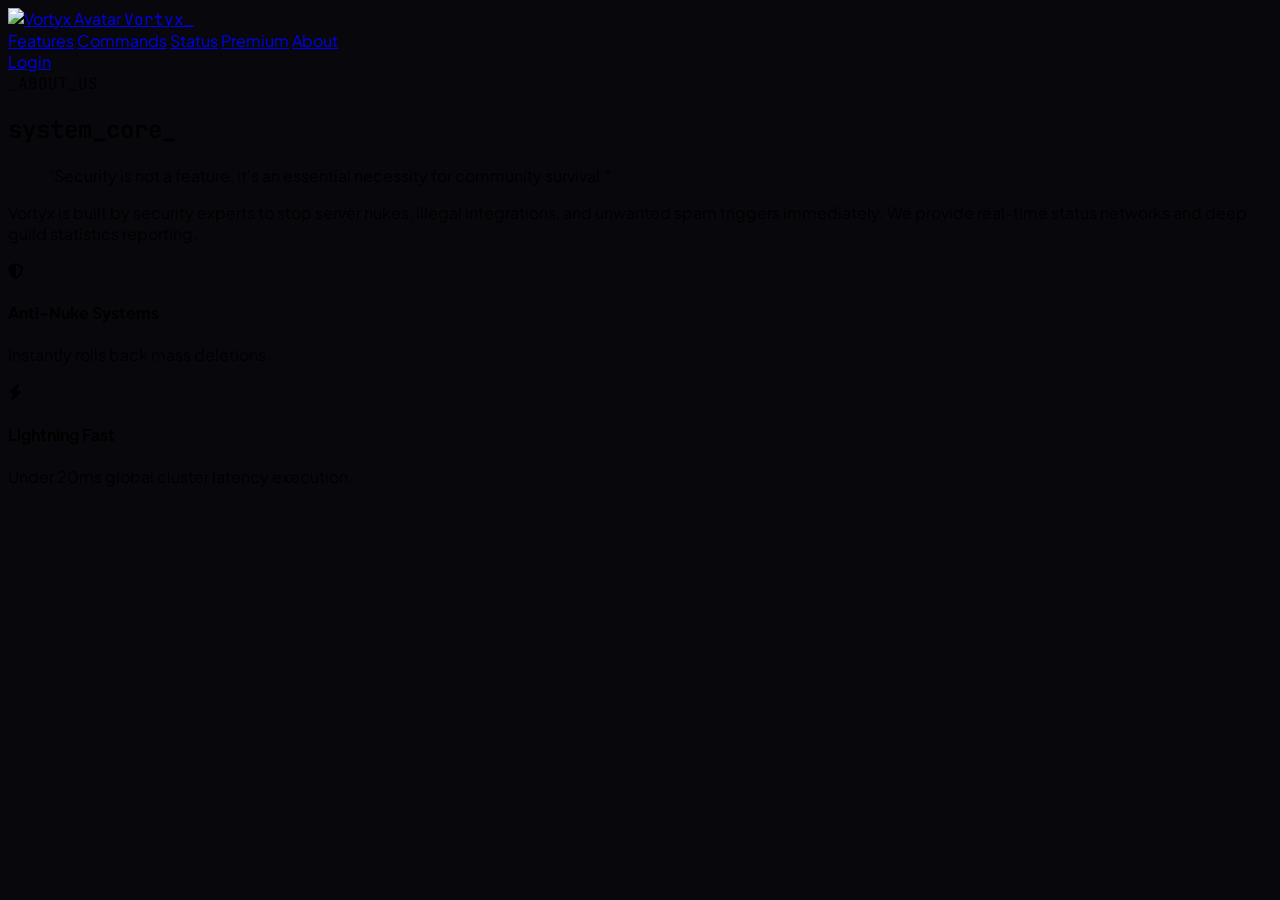
==== about.html @ ca3ecf8a "Add About Us page with HTML structure This file contains the HTML structure for the About Us page, i" ====
<!DOCTYPE html>
<html lang="en">
<head>
    <meta charset="UTF-8">
    <meta name="viewport" content="width=device-width, initial-scale=1.0">
    <title>Vortyx — About Us</title>
    <script src="https://cdn.tailwindcss.com"></script>
    <link rel="stylesheet" href="https://cdnjs.cloudflare.com/ajax/libs/font-awesome/6.4.0/css/all.min.css">
    <script>
        tailwind.config = {
            theme: {
                extend: {
                    colors: {
                        darkBg: '#08080c',
                        darkCard: '#0f0f15',
                        vortyxGreen: '#00ff66',
                        vortyxMuted: '#64748b',
                    }
                }
            }
        }
    </script>
    <style>
        @import url('https://fonts.googleapis.com/css2?family=JetBrains+Mono:wght@300;400;600;800&family=Plus+Jakarta+Sans:wght@400;500;700;800&display=swap');
        body { font-family: 'Plus Jakarta Sans', sans-serif; background-color: #08080c; }
        .code-font { font-family: 'JetBrains Mono', monospace; }
    </style>
</head>
<body class="text-white selection:bg-vortyxGreen selection:text-black">

    <header class="sticky top-0 z-50 backdrop-blur-md bg-darkBg/80 border-b border-white/5 py-4 px-6 md:px-12 flex justify-between items-center">
        <a href="index.html" class="flex items-center gap-3">
            <img src="https://cdn.discordapp.com/attachments/1525429007233847306/1525501317903290440/e1d6e686-9c79-4de9-9826-769c4eff3df9.png?ex=6a56e910&is=6a559790&hm=fe2b473c56edac9a1d069ba5f4f3cc811dfd1ede73b02d0664c277e7d675edca&" class="w-9 h-9 rounded-full border border-vortyxGreen/30" alt="Vortyx Avatar">
            <span class="text-xl font-bold tracking-wide code-font">Vortyx<span class="text-vortyxGreen">_</span></span>
        </a>
        <nav class="hidden md:flex gap-6 text-sm text-gray-400 font-medium">
            <a href="index.html" class="hover:text-white transition">Features</a>
            <a href="commands.html" class="hover:text-white transition">Commands</a>
            <a href="status.html" class="hover:text-white transition">Status</a>
            <a href="premium.html" class="hover:text-white transition">Premium</a>
            <a href="about.html" class="text-vortyxGreen border-b-2 border-vortyxGreen pb-1 px-1">About</a>
        </nav>
        <a href="https://discord.com/oauth2/authorize?client_id=1524664608768655441&permissions=8&integration_type=0&scope=bot+applications.commands" target="_blank" class="bg-vortyxGreen/10 border border-vortyxGreen text-vortyxGreen px-4 py-1.5 rounded-full text-xs font-semibold hover:bg-vortyxGreen hover:text-black transition">Login</a>
    </header>

    <section class="py-20 px-6 max-w-4xl mx-auto text-center flex flex-col items-center">
        <span class="text-xs code-font text-vortyxGreen bg-vortyxGreen/5 border border-vortyxGreen/10 px-3 py-1 rounded-full mb-6">_ABOUT_US</span>
        <h1 class="text-4xl font-extrabold code-font mb-4">system_core<span class="text-vortyxGreen">_</span></h1>
        
        <blockquote class="border-l-4 border-vortyxGreen bg-white/5 p-4 my-6 text-sm text-gray-300 rounded-r-xl italic max-w-2xl text-left">
            "Security is not a feature, it's an essential necessity for community survival."
        </blockquote>

        <p class="text-gray-400 text-sm md:text-base leading-relaxed max-w-2xl text-center mb-12">
            Vortyx is built by security experts to stop server nukes, illegal integrations, and unwanted spam triggers immediately. We provide real-time status networks and deep guild statistics reporting.
        </p>

        <div class="grid grid-cols-2 gap-4 w-full max-w-2xl">
            <div class="bg-darkCard border border-white/5 p-5 rounded-xl text-left">
                <i class="fa-solid fa-shield-halved text-vortyxGreen mb-2"></i>
                <h4 class="font-bold text-sm">Anti-Nuke Systems</h4>
                <p class="text-xs text-vortyxMuted">Instantly rolls back mass deletions.</p>
            </div>
            <div class="bg-darkCard border border-white/5 p-5 rounded-xl text-left">
                <i class="fa-solid fa-bolt text-vortyxGreen mb-2"></i>
                <h4 class="font-bold text-sm">Lightning Fast</h4>
                <p class="text-xs text-vortyxMuted">Under 20ms global cluster latency execution.</p>
            </div>
        </div>
    </section>
</body>
</html>
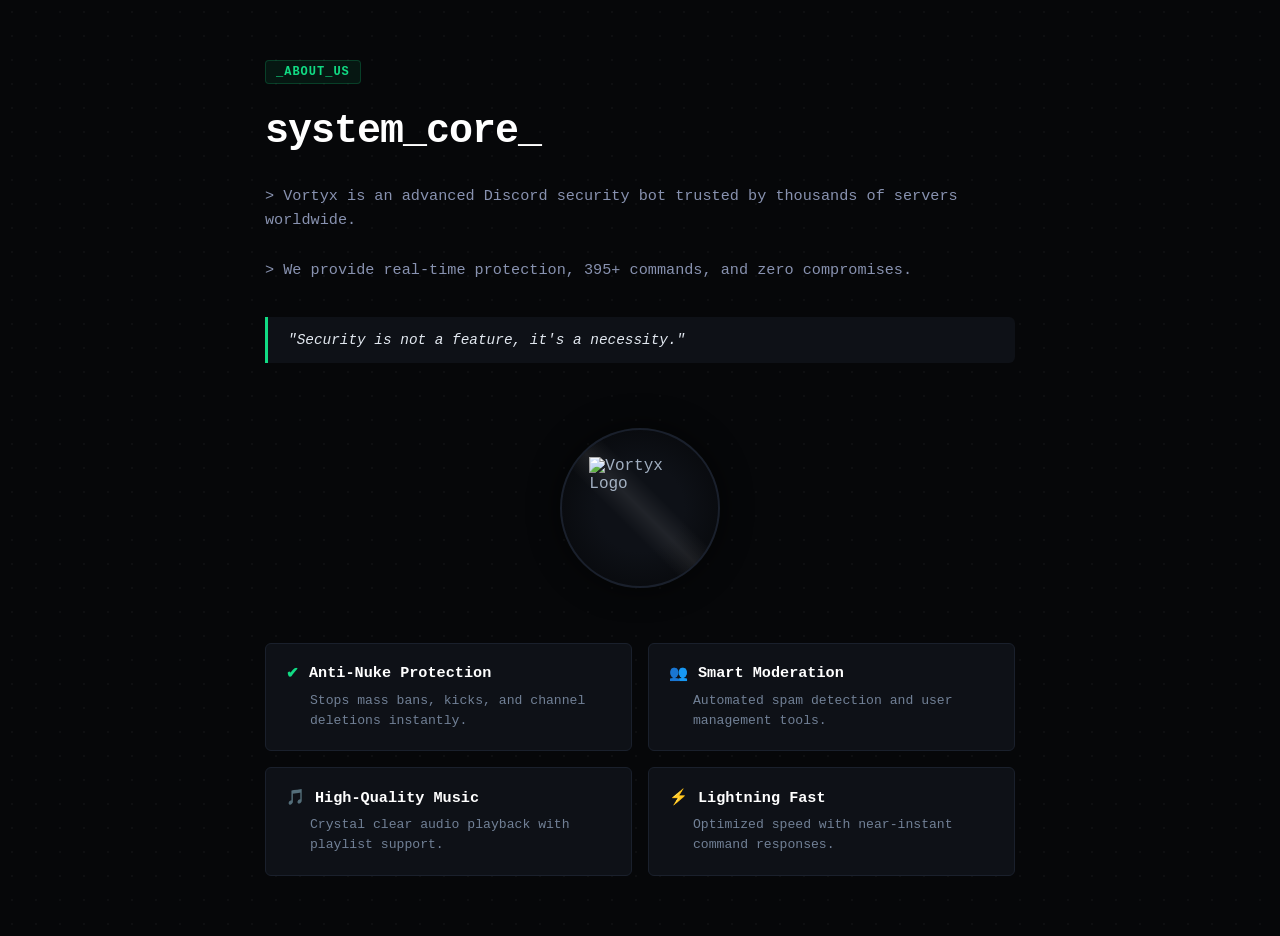
==== commit 03348cea: "Revamp About Us page with new layout and styles Updated the About Us page with a new title, styling," ====
--- a/about.html
+++ b/about.html
@@ -3,71 +3,235 @@
 <head>
     <meta charset="UTF-8">
     <meta name="viewport" content="width=device-width, initial-scale=1.0">
-    <title>Vortyx — About Us</title>
-    <script src="https://cdn.tailwindcss.com"></script>
-    <link rel="stylesheet" href="https://cdnjs.cloudflare.com/ajax/libs/font-awesome/6.4.0/css/all.min.css">
-    <script>
-        tailwind.config = {
-            theme: {
-                extend: {
-                    colors: {
-                        darkBg: '#08080c',
-                        darkCard: '#0f0f15',
-                        vortyxGreen: '#00ff66',
-                        vortyxMuted: '#64748b',
-                    }
-                }
+    <title>About Us | Vortyx</title>
+    <style>
+        /* Reset and Base Theme */
+        * {
+            margin: 0;
+            padding: 0;
+            box-sizing: border-box;
+        }
+
+        body {
+            background-color: #060709;
+            /* Dot Grid Background Style */
+            background-image: radial-gradient(rgba(255, 255, 255, 0.03) 1px, transparent 0);
+            background-size: 24px 24px;
+            color: #a0aec0;
+            font-family: 'Courier New', Courier, monospace;
+            padding: 60px 20px;
+            display: flex;
+            justify-content: center;
+            align-items: center;
+            min-height: 100vh;
+        }
+
+        .about-container {
+            width: 100%;
+            max-width: 750px;
+            display: flex;
+            flex-direction: column;
+            gap: 25px;
+        }
+
+        /* Tag Style */
+        .badge-tag {
+            color: #11db84;
+            font-size: 0.75rem;
+            font-weight: bold;
+            background-color: rgba(17, 219, 132, 0.08);
+            border: 1px solid rgba(17, 219, 132, 0.2);
+            padding: 4px 10px;
+            border-radius: 4px;
+            align-self: flex-start;
+            letter-spacing: 1px;
+        }
+
+        /* Main Heading */
+        .main-heading {
+            color: #ffffff;
+            font-size: 2.5rem;
+            font-weight: bold;
+            letter-spacing: -1px;
+            margin-bottom: 5px;
+        }
+
+        /* Paragraphs styling */
+        .desc-text {
+            font-size: 0.95rem;
+            line-height: 1.6;
+            color: #8892b0;
+        }
+
+        /* Quote Callout Box */
+        .quote-box {
+            background-color: #0e1117;
+            border-left: 3px solid #11db84;
+            padding: 15px 20px;
+            border-radius: 0 6px 6px 0;
+            font-style: italic;
+            color: #e2e8f0;
+            font-size: 0.9rem;
+            margin: 10px 0;
+        }
+
+        /* Central Logo Section */
+        .logo-wrapper {
+            display: flex;
+            justify-content: center;
+            align-items: center;
+            margin: 30px 0;
+        }
+
+        .logo-circle {
+            width: 160px;
+            height: 160px;
+            border-radius: 50%;
+            background: radial-gradient(circle, #0e1117 40%, #050608 100%);
+            border: 2px solid #1a202c;
+            display: flex;
+            justify-content: center;
+            align-items: center;
+            box-shadow: 0 0 30px rgba(0, 0, 0, 0.6);
+            position: relative;
+            overflow: hidden;
+        }
+
+        /* Metallic reflection line effect from screenshot */
+        .logo-circle::after {
+            content: '';
+            position: absolute;
+            top: -50%;
+            left: -50%;
+            width: 200%;
+            height: 200%;
+            background: linear-gradient(45deg, transparent 45%, rgba(255,255,255,0.08) 50%, transparent 55%);
+            pointer-events: none;
+        }
+
+        .logo-circle img {
+            width: 65%;
+            height: 65%;
+            object-fit: contain;
+        }
+
+        /* Grid Feature Cards Layout */
+        .features-grid {
+            display: grid;
+            grid-template-columns: 1fr 1fr;
+            gap: 16px;
+        }
+
+        @media (max-width: 600px) {
+            .features-grid {
+                grid-template-columns: 1fr;
             }
         }
-    </script>
-    <style>
-        @import url('https://fonts.googleapis.com/css2?family=JetBrains+Mono:wght@300;400;600;800&family=Plus+Jakarta+Sans:wght@400;500;700;800&display=swap');
-        body { font-family: 'Plus Jakarta Sans', sans-serif; background-color: #08080c; }
-        .code-font { font-family: 'JetBrains Mono', monospace; }
+
+        .feature-card {
+            background-color: #0e1117;
+            border: 1px solid #1a202c;
+            border-radius: 6px;
+            padding: 20px;
+            display: flex;
+            flex-direction: column;
+            gap: 8px;
+        }
+
+        .card-header {
+            display: flex;
+            align-items: center;
+            gap: 10px;
+            color: #ffffff;
+            font-size: 0.95rem;
+            font-weight: bold;
+        }
+
+        /* Custom Icon Colors */
+        .icon-green { color: #11db84; }
+        .icon-blue { color: #38bdf8; }
+
+        .card-desc {
+            color: #718096;
+            font-size: 0.82rem;
+            line-height: 1.5;
+            padding-left: 24px; /* Icon alignment ke liye padding */
+        }
     </style>
 </head>
-<body class="text-white selection:bg-vortyxGreen selection:text-black">
-
-    <header class="sticky top-0 z-50 backdrop-blur-md bg-darkBg/80 border-b border-white/5 py-4 px-6 md:px-12 flex justify-between items-center">
-        <a href="index.html" class="flex items-center gap-3">
-            <img src="https://cdn.discordapp.com/attachments/1525429007233847306/1525501317903290440/e1d6e686-9c79-4de9-9826-769c4eff3df9.png?ex=6a56e910&is=6a559790&hm=fe2b473c56edac9a1d069ba5f4f3cc811dfd1ede73b02d0664c277e7d675edca&" class="w-9 h-9 rounded-full border border-vortyxGreen/30" alt="Vortyx Avatar">
-            <span class="text-xl font-bold tracking-wide code-font">Vortyx<span class="text-vortyxGreen">_</span></span>
-        </a>
-        <nav class="hidden md:flex gap-6 text-sm text-gray-400 font-medium">
-            <a href="index.html" class="hover:text-white transition">Features</a>
-            <a href="commands.html" class="hover:text-white transition">Commands</a>
-            <a href="status.html" class="hover:text-white transition">Status</a>
-            <a href="premium.html" class="hover:text-white transition">Premium</a>
-            <a href="about.html" class="text-vortyxGreen border-b-2 border-vortyxGreen pb-1 px-1">About</a>
-        </nav>
-        <a href="https://discord.com/oauth2/authorize?client_id=1524664608768655441&permissions=8&integration_type=0&scope=bot+applications.commands" target="_blank" class="bg-vortyxGreen/10 border border-vortyxGreen text-vortyxGreen px-4 py-1.5 rounded-full text-xs font-semibold hover:bg-vortyxGreen hover:text-black transition">Login</a>
-    </header>
-
-    <section class="py-20 px-6 max-w-4xl mx-auto text-center flex flex-col items-center">
-        <span class="text-xs code-font text-vortyxGreen bg-vortyxGreen/5 border border-vortyxGreen/10 px-3 py-1 rounded-full mb-6">_ABOUT_US</span>
-        <h1 class="text-4xl font-extrabold code-font mb-4">system_core<span class="text-vortyxGreen">_</span></h1>
+<body>
+
+<div class="about-container">
+    
+    <!-- Tagline -->
+    <div class="badge-tag">_ABOUT_US</div>
+
+    <!-- Title -->
+    <h1 class="main-heading">system_core_</h1>
+
+    <!-- Description Paragraphs -->
+    <p class="desc-text">> Vortyx is an advanced Discord security bot trusted by thousands of servers worldwide.</p>
+    <p class="desc-text">> We provide real-time protection, 395+ commands, and zero compromises.</p>
+
+    <!-- Quote Box -->
+    <div class="quote-box">
+        "Security is not a feature, it's a necessity."
+    </div>
+
+    <!-- Logo Centerpiece -->
+    <div class="logo-wrapper">
+        <div class="logo-circle">
+            <!-- APNA LOGO PATH YAHA UPDATE KAREIN -->
+            <img src="vortyx-logo.png" alt="Vortyx Logo">
+        </div>
+    </div>
+
+    <!-- 2x2 Features Grid -->
+    <div class="features-grid">
         
-        <blockquote class="border-l-4 border-vortyxGreen bg-white/5 p-4 my-6 text-sm text-gray-300 rounded-r-xl italic max-w-2xl text-left">
-            "Security is not a feature, it's an essential necessity for community survival."
-        </blockquote>
-
-        <p class="text-gray-400 text-sm md:text-base leading-relaxed max-w-2xl text-center mb-12">
-            Vortyx is built by security experts to stop server nukes, illegal integrations, and unwanted spam triggers immediately. We provide real-time status networks and deep guild statistics reporting.
-        </p>
-
-        <div class="grid grid-cols-2 gap-4 w-full max-w-2xl">
-            <div class="bg-darkCard border border-white/5 p-5 rounded-xl text-left">
-                <i class="fa-solid fa-shield-halved text-vortyxGreen mb-2"></i>
-                <h4 class="font-bold text-sm">Anti-Nuke Systems</h4>
-                <p class="text-xs text-vortyxMuted">Instantly rolls back mass deletions.</p>
-            </div>
-            <div class="bg-darkCard border border-white/5 p-5 rounded-xl text-left">
-                <i class="fa-solid fa-bolt text-vortyxGreen mb-2"></i>
-                <h4 class="font-bold text-sm">Lightning Fast</h4>
-                <p class="text-xs text-vortyxMuted">Under 20ms global cluster latency execution.</p>
-            </div>
-        </div>
-    </section>
+        <!-- Card 1 -->
+        <div class="feature-card">
+            <div class="card-header">
+                <span class="icon-green">✔</span> Anti-Nuke Protection
+            </div>
+            <div class="card-desc">
+                Stops mass bans, kicks, and channel deletions instantly.
+            </div>
+        </div>
+
+        <!-- Card 2 -->
+        <div class="feature-card">
+            <div class="card-header">
+                <span class="icon-green">👥</span> Smart Moderation
+            </div>
+            <div class="card-desc">
+                Automated spam detection and user management tools.
+            </div>
+        </div>
+
+        <!-- Card 3 -->
+        <div class="feature-card">
+            <div class="card-header">
+                <span class="icon-green">🎵</span> High-Quality Music
+            </div>
+            <div class="card-desc">
+                Crystal clear audio playback with playlist support.
+            </div>
+        </div>
+
+        <!-- Card 4 -->
+        <div class="feature-card">
+            <div class="card-header">
+                <span class="icon-blue">⚡</span> Lightning Fast
+            </div>
+            <div class="card-desc">
+                Optimized speed with near-instant command responses.
+            </div>
+        </div>
+
+    </div>
+
+</div>
+
 </body>
 </html>
-
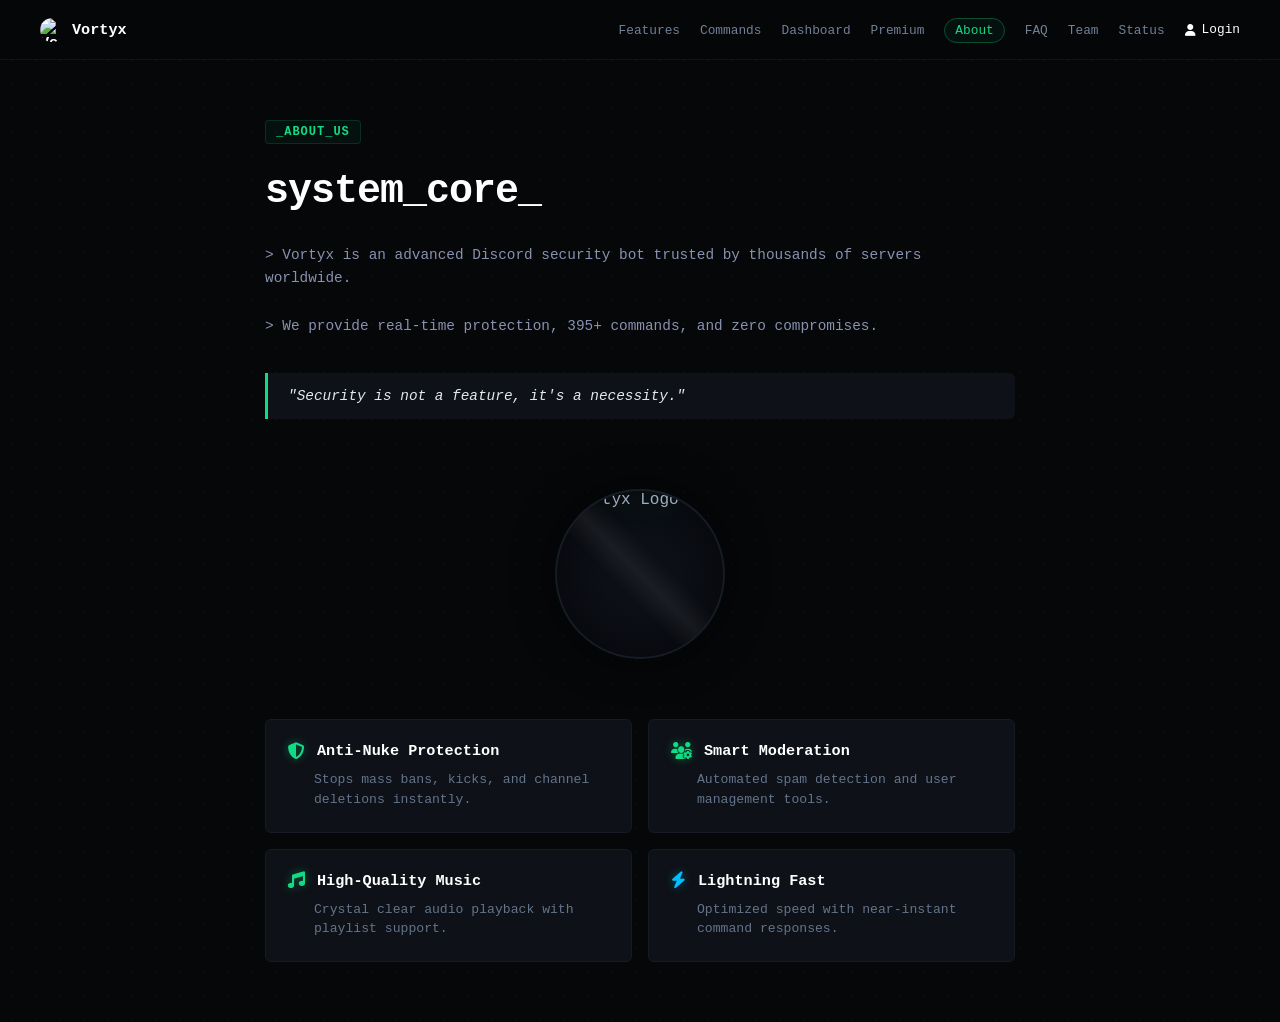
==== commit cd81606b: "Revamp About Us page layout and styles Updated styles and structure for the About Us page, including" ====
--- a/about.html
+++ b/about.html
@@ -4,6 +4,8 @@
     <meta charset="UTF-8">
     <meta name="viewport" content="width=device-width, initial-scale=1.0">
     <title>About Us | Vortyx</title>
+    <!-- FontAwesome Icons for Premium Look -->
+    <link rel="stylesheet" href="https://cdnjs.cloudflare.com/ajax/libs/font-awesome/6.4.0/css/all.min.css">
     <style>
         /* Reset and Base Theme */
         * {
@@ -14,24 +16,94 @@
 
         body {
             background-color: #060709;
-            /* Dot Grid Background Style */
-            background-image: radial-gradient(rgba(255, 255, 255, 0.03) 1px, transparent 0);
+            /* Precise Dot Grid Background Style */
+            background-image: radial-gradient(rgba(255, 255, 255, 0.025) 1px, transparent 0);
             background-size: 24px 24px;
             color: #a0aec0;
             font-family: 'Courier New', Courier, monospace;
-            padding: 60px 20px;
-            display: flex;
-            justify-content: center;
+            padding-top: 100px; /* Space for the fixed navbar */
+            padding-bottom: 60px;
+            display: flex;
+            flex-direction: column;
             align-items: center;
             min-height: 100vh;
         }
 
+        /* UPPER NAVIGATION BAR (PRECISE LINKS) */
+        .navbar {
+            position: fixed;
+            top: 0;
+            left: 0;
+            width: 100%;
+            height: 60px;
+            background-color: rgba(6, 7, 9, 0.75);
+            backdrop-filter: blur(12px);
+            -webkit-backdrop-filter: blur(12px);
+            border-bottom: 1px solid rgba(255, 255, 255, 0.05);
+            display: flex;
+            justify-content: space-between;
+            align-items: center;
+            padding: 0 40px;
+            z-index: 1000;
+        }
+
+        .nav-logo {
+            display: flex;
+            align-items: center;
+            gap: 8px;
+            text-decoration: none;
+            color: #ffffff;
+            font-weight: bold;
+            font-size: 0.95rem;
+        }
+
+        .nav-logo img {
+            width: 24px;
+            height: 24px;
+            border-radius: 50%; /* Rounded Logo in Nav Bar */
+            object-fit: cover;
+        }
+
+        .nav-links {
+            display: flex;
+            gap: 20px;
+            list-style: none;
+            align-items: center;
+        }
+
+        .nav-links a {
+            text-decoration: none;
+            color: #718096;
+            font-size: 0.8rem;
+            transition: color 0.2s ease;
+        }
+
+        .nav-links a:hover, .nav-links a.active {
+            color: #11db84;
+        }
+
+        .nav-links a.active {
+            border: 1px solid rgba(17, 219, 132, 0.3);
+            padding: 4px 10px;
+            border-radius: 20px;
+            background-color: rgba(17, 219, 132, 0.05);
+        }
+
+        .login-btn {
+            color: #ffffff !important;
+            display: flex;
+            align-items: center;
+            gap: 6px;
+        }
+
+        /* Container Layout */
         .about-container {
-            width: 100%;
+            width: 90%;
             max-width: 750px;
             display: flex;
             flex-direction: column;
             gap: 25px;
+            margin-top: 20px;
         }
 
         /* Tag Style */
@@ -39,8 +111,8 @@
             color: #11db84;
             font-size: 0.75rem;
             font-weight: bold;
-            background-color: rgba(17, 219, 132, 0.08);
-            border: 1px solid rgba(17, 219, 132, 0.2);
+            background-color: rgba(17, 219, 132, 0.05);
+            border: 1px solid rgba(17, 219, 132, 0.15);
             padding: 4px 10px;
             border-radius: 4px;
             align-self: flex-start;
@@ -58,7 +130,7 @@
 
         /* Paragraphs styling */
         .desc-text {
-            font-size: 0.95rem;
+            font-size: 0.9rem;
             line-height: 1.6;
             color: #8892b0;
         }
@@ -75,29 +147,30 @@
             margin: 10px 0;
         }
 
-        /* Central Logo Section */
+        /* CENTRAL LOGO (PERFECTLY ROUNDED AVATAR) */
         .logo-wrapper {
             display: flex;
             justify-content: center;
             align-items: center;
-            margin: 30px 0;
+            margin: 35px 0;
         }
 
         .logo-circle {
-            width: 160px;
-            height: 160px;
+            width: 170px;
+            height: 170px;
             border-radius: 50%;
-            background: radial-gradient(circle, #0e1117 40%, #050608 100%);
-            border: 2px solid #1a202c;
+            background: radial-gradient(circle, #0c0f16 30%, #050609 100%);
+            border: 2px solid #161b26;
             display: flex;
             justify-content: center;
             align-items: center;
-            box-shadow: 0 0 30px rgba(0, 0, 0, 0.6);
+            box-shadow: 0 0 40px rgba(0, 0, 0, 0.7), 0 0 20px rgba(17, 219, 132, 0.03);
             position: relative;
             overflow: hidden;
-        }
-
-        /* Metallic reflection line effect from screenshot */
+            animation: floatAnimation 4s ease-in-out infinite;
+        }
+
+        /* Metallic reflection bar effect */
         .logo-circle::after {
             content: '';
             position: absolute;
@@ -105,17 +178,21 @@
             left: -50%;
             width: 200%;
             height: 200%;
-            background: linear-gradient(45deg, transparent 45%, rgba(255,255,255,0.08) 50%, transparent 55%);
+            background: linear-gradient(45deg, transparent 45%, rgba(255,255,255,0.06) 50%, transparent 55%);
             pointer-events: none;
-        }
-
+            animation: sheen 6s infinite linear;
+        }
+
+        /* Fixed: Made the avatar image inside perfectly round and centered */
         .logo-circle img {
-            width: 65%;
-            height: 65%;
-            object-fit: contain;
-        }
-
-        /* Grid Feature Cards Layout */
+            width: 100%;
+            height: 100%;
+            border-radius: 50%; /* Force image to be circular */
+            object-fit: cover; /* Prevents stretching */
+            filter: drop-shadow(0 0 12px rgba(17, 219, 132, 0.3));
+        }
+
+        /* FEATURE CARDS & ANIMATIONS */
         .features-grid {
             display: grid;
             grid-template-columns: 1fr 1fr;
@@ -126,73 +203,119 @@
             .features-grid {
                 grid-template-columns: 1fr;
             }
+            .navbar { padding: 0 20px; }
+            .nav-links a:not(.login-btn) { display: none; }
         }
 
         .feature-card {
             background-color: #0e1117;
-            border: 1px solid #1a202c;
+            border: 1px solid #161b26;
             border-radius: 6px;
-            padding: 20px;
+            padding: 22px;
             display: flex;
             flex-direction: column;
-            gap: 8px;
+            gap: 10px;
+            transition: all 0.3s cubic-bezier(0.25, 0.8, 0.25, 1);
+            position: relative;
+        }
+
+        .feature-card:hover {
+            transform: translateY(-3px);
+            border-color: rgba(17, 219, 132, 0.4);
+            box-shadow: 0 10px 25px rgba(0, 0, 0, 0.5), 0 0 15px rgba(17, 219, 132, 0.05);
         }
 
         .card-header {
             display: flex;
             align-items: center;
-            gap: 10px;
+            gap: 12px;
             color: #ffffff;
             font-size: 0.95rem;
             font-weight: bold;
         }
 
-        /* Custom Icon Colors */
-        .icon-green { color: #11db84; }
-        .icon-blue { color: #38bdf8; }
+        /* Glowing Neon Color Icons */
+        .card-header i {
+            font-size: 1.05rem;
+            transition: transform 0.3s ease;
+        }
+
+        .feature-card:hover .card-header i {
+            transform: scale(1.15);
+        }
+
+        .icon-green { color: #11db84; text-shadow: 0 0 10px rgba(17, 219, 132, 0.4); }
+        .icon-blue { color: #00bfff; text-shadow: 0 0 10px rgba(0, 191, 255, 0.4); }
 
         .card-desc {
-            color: #718096;
+            color: #64748b;
             font-size: 0.82rem;
             line-height: 1.5;
-            padding-left: 24px; /* Icon alignment ke liye padding */
+            padding-left: 26px;
+        }
+
+        /* FLOATING ANIMATIONS */
+        @keyframes floatAnimation {
+            0% { transform: translateY(0px); }
+            50% { transform: translateY(-6px); }
+            100% { transform: translateY(0px); }
+        }
+
+        @keyframes sheen {
+            0% { transform: translate(-30%, -30%); }
+            100% { transform: translate(30%, 30%); }
         }
     </style>
 </head>
 <body>
 
+<!-- FIXED NAVIGATION HEADER SECTION (REAL LINKS) -->
+<nav class="navbar">
+    <a href="/" class="nav-logo">
+        <img src="https://cdn.discordapp.com/attachments/1525429007233847306/1525501317903290440/e1d6e686-9c79-4de9-9826-769c4eff3df9.png?ex=6a56e910&is=6a559790&hm=fe2b473c56edac9a1d069ba5f4f3cc811dfd1ede73b02d0664c277e7d675edca&" alt="Vortyx Logo">
+        Vortyx
+    </a>
+    <ul class="nav-links">
+        <li><a href="/features">Features</a></li>
+        <li><a href="/commands">Commands</a></li>
+        <li><a href="/dashboard">Dashboard</a></li>
+        <li><a href="/premium">Premium</a></li>
+        <li><a href="/about" class="active">About</a></li>
+        <li><a href="/faq">FAQ</a></li>
+        <li><a href="/team">Team</a></li>
+        <li><a href="/status">Status</a></li>
+        <li><a href="/login" class="login-btn"><i class="fa-solid fa-user" style="font-size: 0.75rem;"></i> Login</a></li>
+    </ul>
+</nav>
+
+<!-- MAIN CONTENT CONTAINER -->
 <div class="about-container">
     
-    <!-- Tagline -->
     <div class="badge-tag">_ABOUT_US</div>
 
-    <!-- Title -->
     <h1 class="main-heading">system_core_</h1>
 
-    <!-- Description Paragraphs -->
     <p class="desc-text">> Vortyx is an advanced Discord security bot trusted by thousands of servers worldwide.</p>
     <p class="desc-text">> We provide real-time protection, 395+ commands, and zero compromises.</p>
 
-    <!-- Quote Box -->
     <div class="quote-box">
         "Security is not a feature, it's a necessity."
     </div>
 
-    <!-- Logo Centerpiece -->
+    <!-- LOGO WITH PRECISE ROUND SHAPE -->
     <div class="logo-wrapper">
         <div class="logo-circle">
-            <!-- APNA LOGO PATH YAHA UPDATE KAREIN -->
-            <img src="vortyx-logo.png" alt="Vortyx Logo">
+            <img src="https://cdn.discordapp.com/attachments/1525429007233847306/1525501317903290440/e1d6e686-9c79-4de9-9826-769c4eff3df9.png?ex=6a56e910&is=6a559790&hm=fe2b473c56edac9a1d069ba5f4f3cc811dfd1ede73b02d0664c277e7d675edca&" alt="Vortyx Logo">
         </div>
     </div>
 
-    <!-- 2x2 Features Grid -->
+    <!-- ANIMATED GRID CARDS -->
     <div class="features-grid">
         
         <!-- Card 1 -->
         <div class="feature-card">
             <div class="card-header">
-                <span class="icon-green">✔</span> Anti-Nuke Protection
+                <i class="fa-solid fa-shield-halved icon-green"></i> Anti-Nuke Protection
             </div>
             <div class="card-desc">
                 Stops mass bans, kicks, and channel deletions instantly.
@@ -202,7 +325,7 @@
         <!-- Card 2 -->
         <div class="feature-card">
             <div class="card-header">
-                <span class="icon-green">👥</span> Smart Moderation
+                <i class="fa-solid fa-users-gear icon-green"></i> Smart Moderation
             </div>
             <div class="card-desc">
                 Automated spam detection and user management tools.
@@ -212,7 +335,7 @@
         <!-- Card 3 -->
         <div class="feature-card">
             <div class="card-header">
-                <span class="icon-green">🎵</span> High-Quality Music
+                <i class="fa-solid fa-music icon-green"></i> High-Quality Music
             </div>
             <div class="card-desc">
                 Crystal clear audio playback with playlist support.
@@ -222,7 +345,7 @@
         <!-- Card 4 -->
         <div class="feature-card">
             <div class="card-header">
-                <span class="icon-blue">⚡</span> Lightning Fast
+                <i class="fa-solid fa-bolt icon-blue"></i> Lightning Fast
             </div>
             <div class="card-desc">
                 Optimized speed with near-instant command responses.
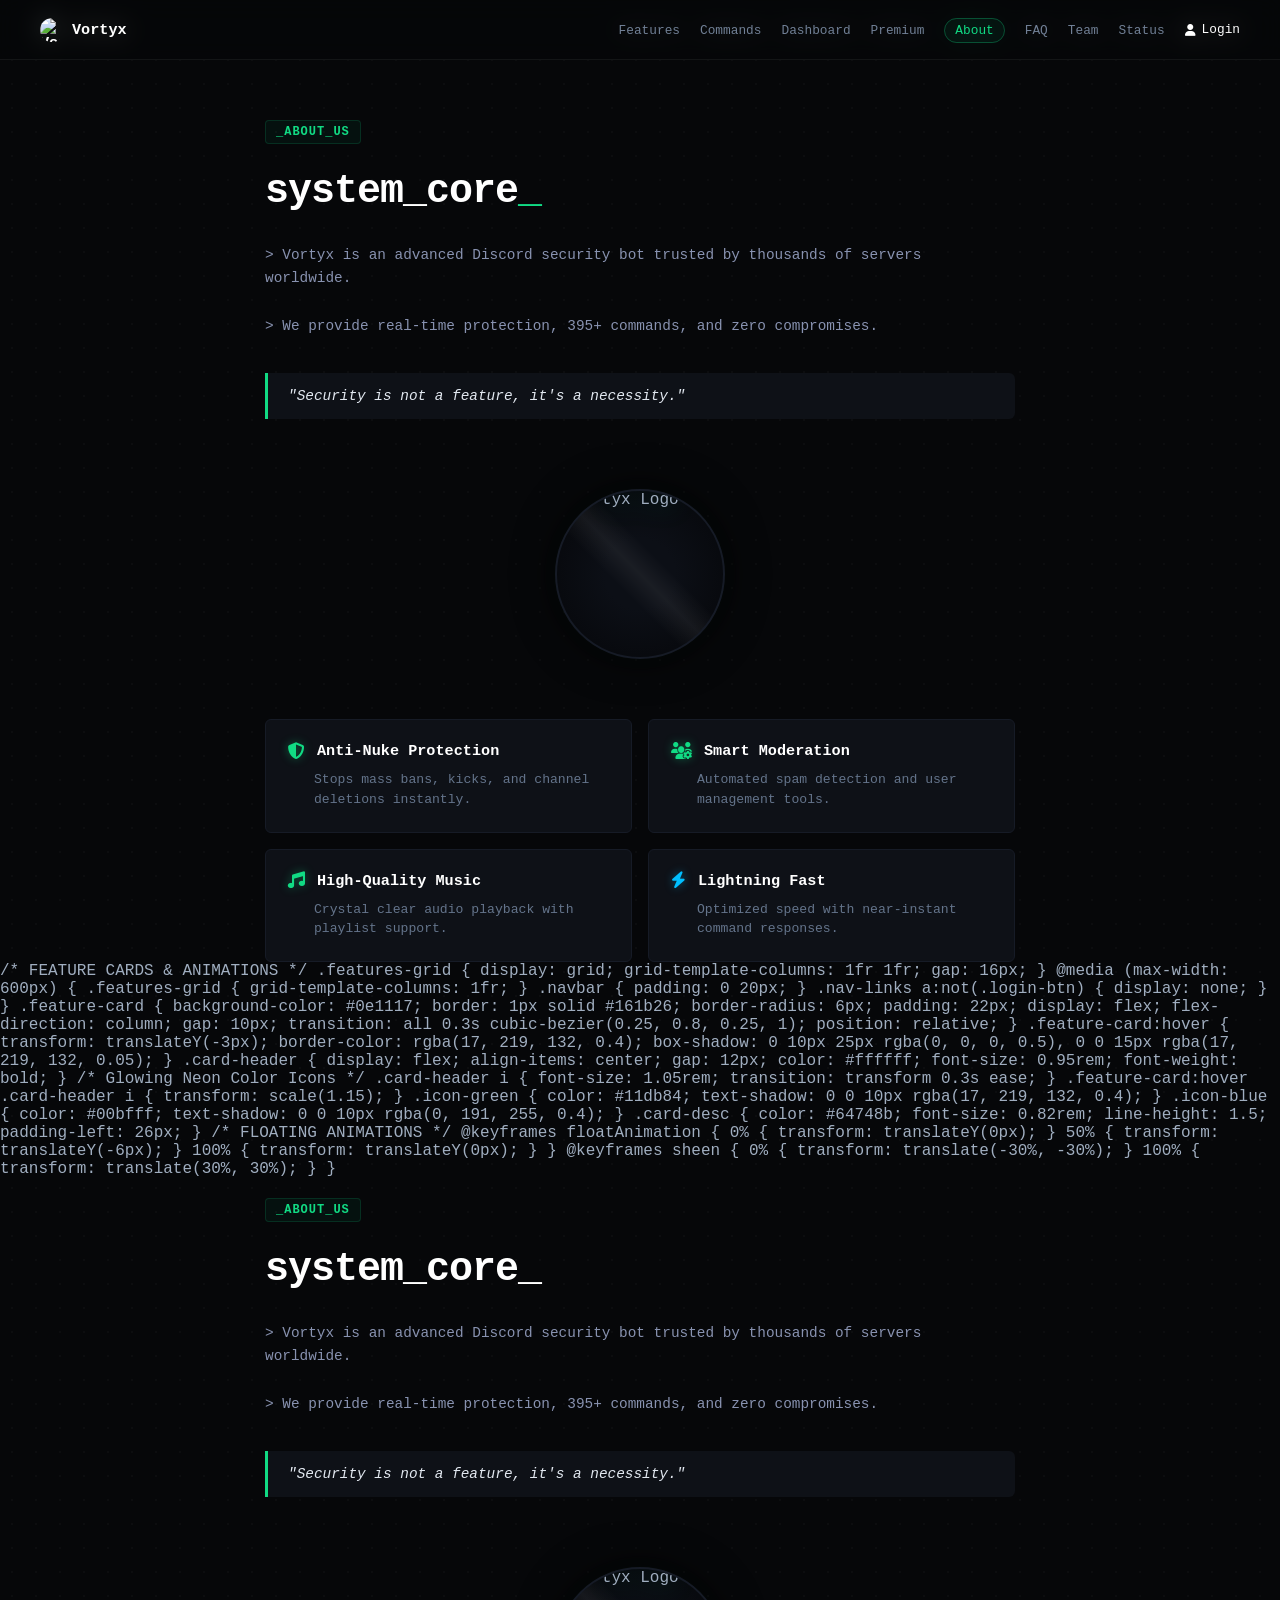
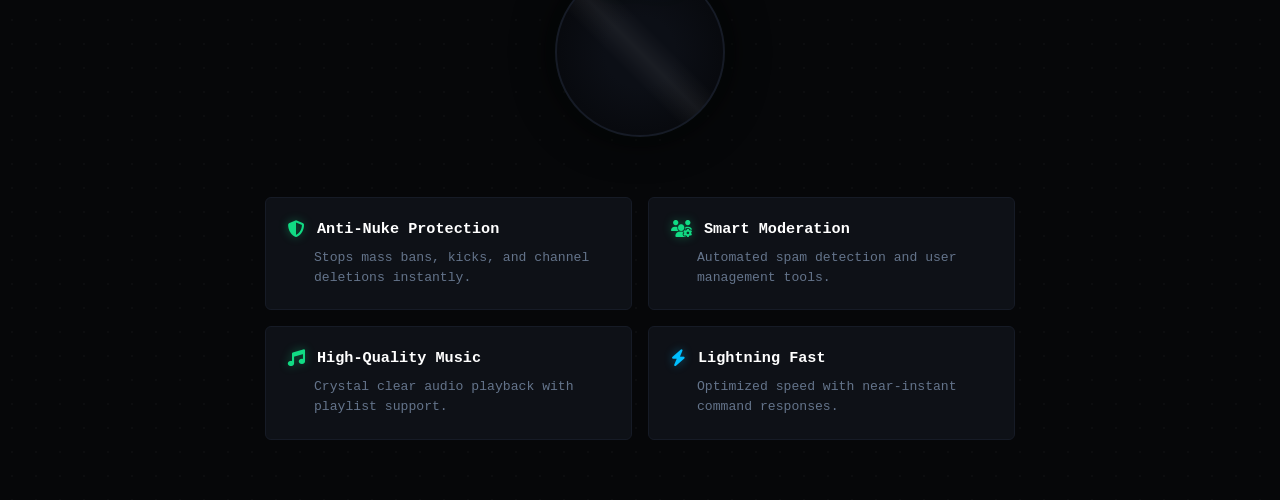
==== commit 4e2736a1: "Enhance about.html with cursor and animation styles Added CSS for blinking cursor and animations." ====
--- a/about.html
+++ b/about.html
@@ -119,13 +119,18 @@
             letter-spacing: 1px;
         }
 
-        /* Main Heading */
+        /* Main Heading & Blinking Cursor CSS */
         .main-heading {
             color: #ffffff;
             font-size: 2.5rem;
             font-weight: bold;
             letter-spacing: -1px;
             margin-bottom: 5px;
+        }
+
+        .blinking-cursor {
+            color: #11db84;
+            animation: terminalBlink 1s infinite steps(2, start);
         }
 
         /* Paragraphs styling */
@@ -183,7 +188,6 @@
             animation: sheen 6s infinite linear;
         }
 
-        /* Fixed: Made the avatar image inside perfectly round and centered */
         .logo-circle img {
             width: 100%;
             height: 100%;
@@ -254,7 +258,7 @@
             padding-left: 26px;
         }
 
-        /* FLOATING ANIMATIONS */
+        /* ANIMATION KEYFRAMES */
         @keyframes floatAnimation {
             0% { transform: translateY(0px); }
             50% { transform: translateY(-6px); }
@@ -264,6 +268,11 @@
         @keyframes sheen {
             0% { transform: translate(-30%, -30%); }
             100% { transform: translate(30%, 30%); }
+        }
+
+        /* 1s on, 1s off blink cursor animation */
+        @keyframes terminalBlink {
+            to { visibility: hidden; }
         }
     </style>
 </head>
@@ -293,7 +302,8 @@
     
     <div class="badge-tag">_ABOUT_US</div>
 
-    <h1 class="main-heading">system_core_</h1>
+    <!-- MAIN TITLE WITH BLINKING UNDERSCORE -->
+    <h1 class="main-heading">system_core<span class="blinking-cursor">_</span></h1>
 
     <p class="desc-text">> Vortyx is an advanced Discord security bot trusted by thousands of servers worldwide.</p>
     <p class="desc-text">> We provide real-time protection, 395+ commands, and zero compromises.</p>
@@ -358,3 +368,169 @@
 
 </body>
 </html>
+        /* FEATURE CARDS & ANIMATIONS */
+        .features-grid {
+            display: grid;
+            grid-template-columns: 1fr 1fr;
+            gap: 16px;
+        }
+
+        @media (max-width: 600px) {
+            .features-grid {
+                grid-template-columns: 1fr;
+            }
+            .navbar { padding: 0 20px; }
+            .nav-links a:not(.login-btn) { display: none; }
+        }
+
+        .feature-card {
+            background-color: #0e1117;
+            border: 1px solid #161b26;
+            border-radius: 6px;
+            padding: 22px;
+            display: flex;
+            flex-direction: column;
+            gap: 10px;
+            transition: all 0.3s cubic-bezier(0.25, 0.8, 0.25, 1);
+            position: relative;
+        }
+
+        .feature-card:hover {
+            transform: translateY(-3px);
+            border-color: rgba(17, 219, 132, 0.4);
+            box-shadow: 0 10px 25px rgba(0, 0, 0, 0.5), 0 0 15px rgba(17, 219, 132, 0.05);
+        }
+
+        .card-header {
+            display: flex;
+            align-items: center;
+            gap: 12px;
+            color: #ffffff;
+            font-size: 0.95rem;
+            font-weight: bold;
+        }
+
+        /* Glowing Neon Color Icons */
+        .card-header i {
+            font-size: 1.05rem;
+            transition: transform 0.3s ease;
+        }
+
+        .feature-card:hover .card-header i {
+            transform: scale(1.15);
+        }
+
+        .icon-green { color: #11db84; text-shadow: 0 0 10px rgba(17, 219, 132, 0.4); }
+        .icon-blue { color: #00bfff; text-shadow: 0 0 10px rgba(0, 191, 255, 0.4); }
+
+        .card-desc {
+            color: #64748b;
+            font-size: 0.82rem;
+            line-height: 1.5;
+            padding-left: 26px;
+        }
+
+        /* FLOATING ANIMATIONS */
+        @keyframes floatAnimation {
+            0% { transform: translateY(0px); }
+            50% { transform: translateY(-6px); }
+            100% { transform: translateY(0px); }
+        }
+
+        @keyframes sheen {
+            0% { transform: translate(-30%, -30%); }
+            100% { transform: translate(30%, 30%); }
+        }
+    </style>
+</head>
+<body>
+
+<!-- FIXED NAVIGATION HEADER SECTION (REAL LINKS) -->
+<nav class="navbar">
+    <a href="/" class="nav-logo">
+        <img src="https://cdn.discordapp.com/attachments/1525429007233847306/1525501317903290440/e1d6e686-9c79-4de9-9826-769c4eff3df9.png?ex=6a56e910&is=6a559790&hm=fe2b473c56edac9a1d069ba5f4f3cc811dfd1ede73b02d0664c277e7d675edca&" alt="Vortyx Logo">
+        Vortyx
+    </a>
+    <ul class="nav-links">
+        <li><a href="/features">Features</a></li>
+        <li><a href="/commands">Commands</a></li>
+        <li><a href="/dashboard">Dashboard</a></li>
+        <li><a href="/premium">Premium</a></li>
+        <li><a href="/about" class="active">About</a></li>
+        <li><a href="/faq">FAQ</a></li>
+        <li><a href="/team">Team</a></li>
+        <li><a href="/status">Status</a></li>
+        <li><a href="/login" class="login-btn"><i class="fa-solid fa-user" style="font-size: 0.75rem;"></i> Login</a></li>
+    </ul>
+</nav>
+
+<!-- MAIN CONTENT CONTAINER -->
+<div class="about-container">
+    
+    <div class="badge-tag">_ABOUT_US</div>
+
+    <h1 class="main-heading">system_core_</h1>
+
+    <p class="desc-text">> Vortyx is an advanced Discord security bot trusted by thousands of servers worldwide.</p>
+    <p class="desc-text">> We provide real-time protection, 395+ commands, and zero compromises.</p>
+
+    <div class="quote-box">
+        "Security is not a feature, it's a necessity."
+    </div>
+
+    <!-- LOGO WITH PRECISE ROUND SHAPE -->
+    <div class="logo-wrapper">
+        <div class="logo-circle">
+            <img src="https://cdn.discordapp.com/attachments/1525429007233847306/1525501317903290440/e1d6e686-9c79-4de9-9826-769c4eff3df9.png?ex=6a56e910&is=6a559790&hm=fe2b473c56edac9a1d069ba5f4f3cc811dfd1ede73b02d0664c277e7d675edca&" alt="Vortyx Logo">
+        </div>
+    </div>
+
+    <!-- ANIMATED GRID CARDS -->
+    <div class="features-grid">
+        
+        <!-- Card 1 -->
+        <div class="feature-card">
+            <div class="card-header">
+                <i class="fa-solid fa-shield-halved icon-green"></i> Anti-Nuke Protection
+            </div>
+            <div class="card-desc">
+                Stops mass bans, kicks, and channel deletions instantly.
+            </div>
+        </div>
+
+        <!-- Card 2 -->
+        <div class="feature-card">
+            <div class="card-header">
+                <i class="fa-solid fa-users-gear icon-green"></i> Smart Moderation
+            </div>
+            <div class="card-desc">
+                Automated spam detection and user management tools.
+            </div>
+        </div>
+
+        <!-- Card 3 -->
+        <div class="feature-card">
+            <div class="card-header">
+                <i class="fa-solid fa-music icon-green"></i> High-Quality Music
+            </div>
+            <div class="card-desc">
+                Crystal clear audio playback with playlist support.
+            </div>
+        </div>
+
+        <!-- Card 4 -->
+        <div class="feature-card">
+            <div class="card-header">
+                <i class="fa-solid fa-bolt icon-blue"></i> Lightning Fast
+            </div>
+            <div class="card-desc">
+                Optimized speed with near-instant command responses.
+            </div>
+        </div>
+
+    </div>
+
+</div>
+
+</body>
+</html>
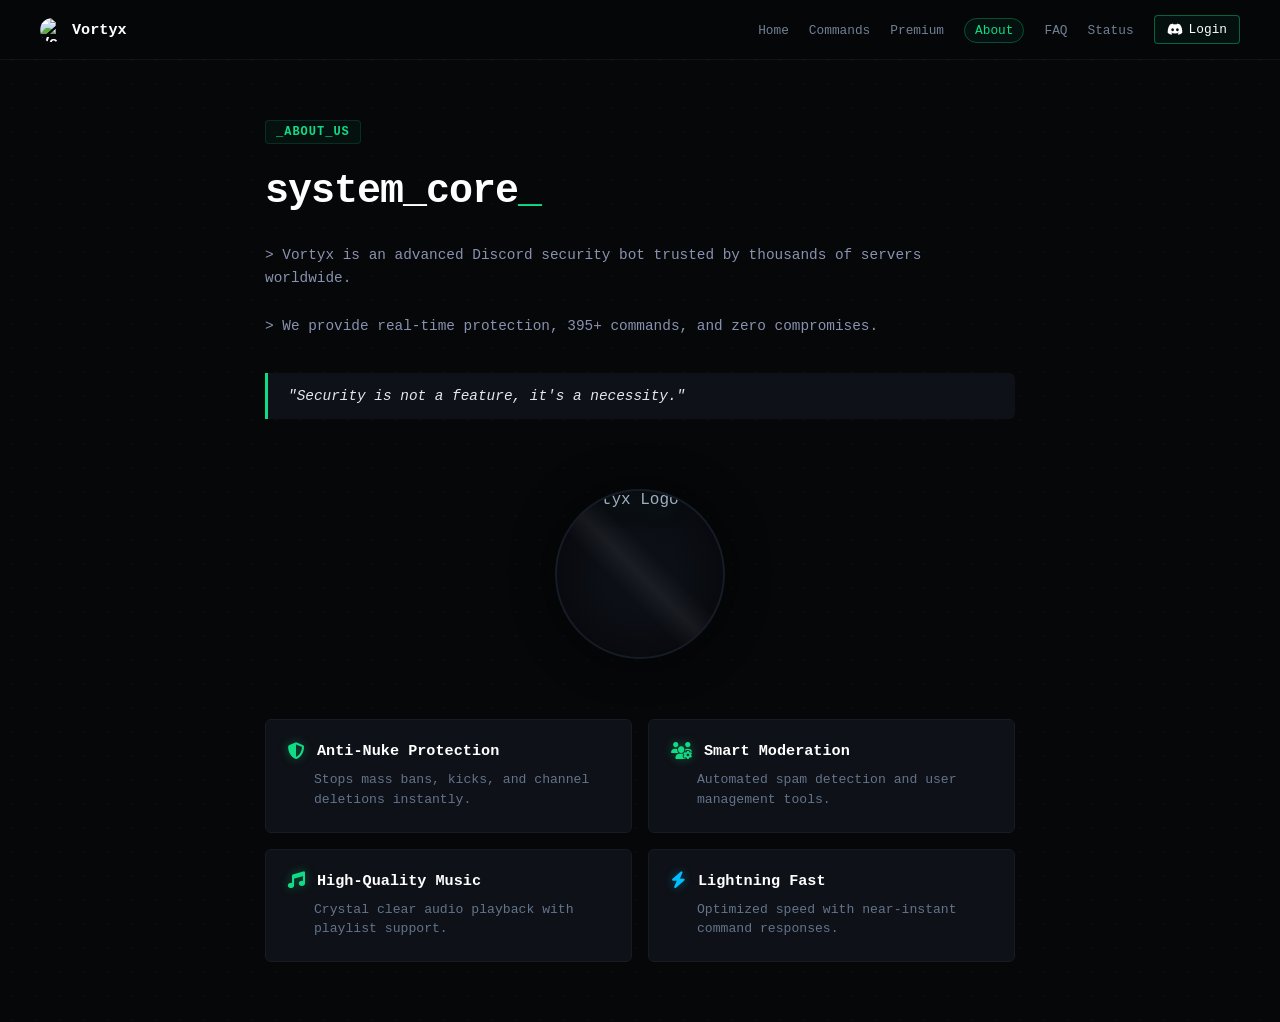
==== commit 2ee32aef: "Refactor navigation links and update styles" ====
--- a/about.html
+++ b/about.html
@@ -4,7 +4,6 @@
     <meta charset="UTF-8">
     <meta name="viewport" content="width=device-width, initial-scale=1.0">
     <title>About Us | Vortyx</title>
-    <!-- FontAwesome Icons for Premium Look -->
     <link rel="stylesheet" href="https://cdnjs.cloudflare.com/ajax/libs/font-awesome/6.4.0/css/all.min.css">
     <style>
         /* Reset and Base Theme */
@@ -29,7 +28,7 @@
             min-height: 100vh;
         }
 
-        /* UPPER NAVIGATION BAR (PRECISE LINKS) */
+        /* NAVIGATION HEADER SECTION (DIRECT HTML FILE LINKS) */
         .navbar {
             position: fixed;
             top: 0;
@@ -89,11 +88,23 @@
             background-color: rgba(17, 219, 132, 0.05);
         }
 
+        /* Active Green Glow Effect on Login Button */
         .login-btn {
             color: #ffffff !important;
             display: flex;
             align-items: center;
             gap: 6px;
+            border: 1px solid rgba(17, 219, 132, 0.4) !important;
+            padding: 6px 12px !important;
+            border-radius: 4px;
+            background-color: rgba(17, 219, 132, 0.05);
+            transition: all 0.3s ease !important;
+        }
+
+        .login-btn:hover {
+            background-color: #11db84 !important;
+            color: #060709 !important;
+            box-shadow: 0 0 15px rgba(17, 219, 132, 0.4);
         }
 
         /* Container Layout */
@@ -258,178 +269,6 @@
             padding-left: 26px;
         }
 
-        /* ANIMATION KEYFRAMES */
-        @keyframes floatAnimation {
-            0% { transform: translateY(0px); }
-            50% { transform: translateY(-6px); }
-            100% { transform: translateY(0px); }
-        }
-
-        @keyframes sheen {
-            0% { transform: translate(-30%, -30%); }
-            100% { transform: translate(30%, 30%); }
-        }
-
-        /* 1s on, 1s off blink cursor animation */
-        @keyframes terminalBlink {
-            to { visibility: hidden; }
-        }
-    </style>
-</head>
-<body>
-
-<!-- FIXED NAVIGATION HEADER SECTION (REAL LINKS) -->
-<nav class="navbar">
-    <a href="/" class="nav-logo">
-        <img src="https://cdn.discordapp.com/attachments/1525429007233847306/1525501317903290440/e1d6e686-9c79-4de9-9826-769c4eff3df9.png?ex=6a56e910&is=6a559790&hm=fe2b473c56edac9a1d069ba5f4f3cc811dfd1ede73b02d0664c277e7d675edca&" alt="Vortyx Logo">
-        Vortyx
-    </a>
-    <ul class="nav-links">
-        <li><a href="/features">Features</a></li>
-        <li><a href="/commands">Commands</a></li>
-        <li><a href="/dashboard">Dashboard</a></li>
-        <li><a href="/premium">Premium</a></li>
-        <li><a href="/about" class="active">About</a></li>
-        <li><a href="/faq">FAQ</a></li>
-        <li><a href="/team">Team</a></li>
-        <li><a href="/status">Status</a></li>
-        <li><a href="/login" class="login-btn"><i class="fa-solid fa-user" style="font-size: 0.75rem;"></i> Login</a></li>
-    </ul>
-</nav>
-
-<!-- MAIN CONTENT CONTAINER -->
-<div class="about-container">
-    
-    <div class="badge-tag">_ABOUT_US</div>
-
-    <!-- MAIN TITLE WITH BLINKING UNDERSCORE -->
-    <h1 class="main-heading">system_core<span class="blinking-cursor">_</span></h1>
-
-    <p class="desc-text">> Vortyx is an advanced Discord security bot trusted by thousands of servers worldwide.</p>
-    <p class="desc-text">> We provide real-time protection, 395+ commands, and zero compromises.</p>
-
-    <div class="quote-box">
-        "Security is not a feature, it's a necessity."
-    </div>
-
-    <!-- LOGO WITH PRECISE ROUND SHAPE -->
-    <div class="logo-wrapper">
-        <div class="logo-circle">
-            <img src="https://cdn.discordapp.com/attachments/1525429007233847306/1525501317903290440/e1d6e686-9c79-4de9-9826-769c4eff3df9.png?ex=6a56e910&is=6a559790&hm=fe2b473c56edac9a1d069ba5f4f3cc811dfd1ede73b02d0664c277e7d675edca&" alt="Vortyx Logo">
-        </div>
-    </div>
-
-    <!-- ANIMATED GRID CARDS -->
-    <div class="features-grid">
-        
-        <!-- Card 1 -->
-        <div class="feature-card">
-            <div class="card-header">
-                <i class="fa-solid fa-shield-halved icon-green"></i> Anti-Nuke Protection
-            </div>
-            <div class="card-desc">
-                Stops mass bans, kicks, and channel deletions instantly.
-            </div>
-        </div>
-
-        <!-- Card 2 -->
-        <div class="feature-card">
-            <div class="card-header">
-                <i class="fa-solid fa-users-gear icon-green"></i> Smart Moderation
-            </div>
-            <div class="card-desc">
-                Automated spam detection and user management tools.
-            </div>
-        </div>
-
-        <!-- Card 3 -->
-        <div class="feature-card">
-            <div class="card-header">
-                <i class="fa-solid fa-music icon-green"></i> High-Quality Music
-            </div>
-            <div class="card-desc">
-                Crystal clear audio playback with playlist support.
-            </div>
-        </div>
-
-        <!-- Card 4 -->
-        <div class="feature-card">
-            <div class="card-header">
-                <i class="fa-solid fa-bolt icon-blue"></i> Lightning Fast
-            </div>
-            <div class="card-desc">
-                Optimized speed with near-instant command responses.
-            </div>
-        </div>
-
-    </div>
-
-</div>
-
-</body>
-</html>
-        /* FEATURE CARDS & ANIMATIONS */
-        .features-grid {
-            display: grid;
-            grid-template-columns: 1fr 1fr;
-            gap: 16px;
-        }
-
-        @media (max-width: 600px) {
-            .features-grid {
-                grid-template-columns: 1fr;
-            }
-            .navbar { padding: 0 20px; }
-            .nav-links a:not(.login-btn) { display: none; }
-        }
-
-        .feature-card {
-            background-color: #0e1117;
-            border: 1px solid #161b26;
-            border-radius: 6px;
-            padding: 22px;
-            display: flex;
-            flex-direction: column;
-            gap: 10px;
-            transition: all 0.3s cubic-bezier(0.25, 0.8, 0.25, 1);
-            position: relative;
-        }
-
-        .feature-card:hover {
-            transform: translateY(-3px);
-            border-color: rgba(17, 219, 132, 0.4);
-            box-shadow: 0 10px 25px rgba(0, 0, 0, 0.5), 0 0 15px rgba(17, 219, 132, 0.05);
-        }
-
-        .card-header {
-            display: flex;
-            align-items: center;
-            gap: 12px;
-            color: #ffffff;
-            font-size: 0.95rem;
-            font-weight: bold;
-        }
-
-        /* Glowing Neon Color Icons */
-        .card-header i {
-            font-size: 1.05rem;
-            transition: transform 0.3s ease;
-        }
-
-        .feature-card:hover .card-header i {
-            transform: scale(1.15);
-        }
-
-        .icon-green { color: #11db84; text-shadow: 0 0 10px rgba(17, 219, 132, 0.4); }
-        .icon-blue { color: #00bfff; text-shadow: 0 0 10px rgba(0, 191, 255, 0.4); }
-
-        .card-desc {
-            color: #64748b;
-            font-size: 0.82rem;
-            line-height: 1.5;
-            padding-left: 26px;
-        }
-
         /* FLOATING ANIMATIONS */
         @keyframes floatAnimation {
             0% { transform: translateY(0px); }
@@ -441,35 +280,36 @@
             0% { transform: translate(-30%, -30%); }
             100% { transform: translate(30%, 30%); }
         }
+
+        /* 1s on, 1s off blink cursor animation */
+        @keyframes terminalBlink {
+            to { visibility: hidden; }
+        }
     </style>
 </head>
 <body>
 
-<!-- FIXED NAVIGATION HEADER SECTION (REAL LINKS) -->
 <nav class="navbar">
-    <a href="/" class="nav-logo">
+    <a href="index.html" class="nav-logo">
         <img src="https://cdn.discordapp.com/attachments/1525429007233847306/1525501317903290440/e1d6e686-9c79-4de9-9826-769c4eff3df9.png?ex=6a56e910&is=6a559790&hm=fe2b473c56edac9a1d069ba5f4f3cc811dfd1ede73b02d0664c277e7d675edca&" alt="Vortyx Logo">
         Vortyx
     </a>
     <ul class="nav-links">
-        <li><a href="/features">Features</a></li>
-        <li><a href="/commands">Commands</a></li>
-        <li><a href="/dashboard">Dashboard</a></li>
-        <li><a href="/premium">Premium</a></li>
-        <li><a href="/about" class="active">About</a></li>
-        <li><a href="/faq">FAQ</a></li>
-        <li><a href="/team">Team</a></li>
-        <li><a href="/status">Status</a></li>
-        <li><a href="/login" class="login-btn"><i class="fa-solid fa-user" style="font-size: 0.75rem;"></i> Login</a></li>
+        <li><a href="index.html">Home</a></li>
+        <li><a href="command.html">Commands</a></li>
+        <li><a href="primium.html">Premium</a></li>
+        <li><a href="about.html" class="active">About</a></li>
+        <li><a href="faq.html">FAQ</a></li>
+        <li><a href="status.html">Status</a></li>
+        <li><a href="https://discord.com/oauth2/authorize?client_id=YOUR_CLIENT_ID" class="login-btn" target="_blank"><i class="fa-brands fa-discord"></i> Login</a></li>
     </ul>
 </nav>
 
-<!-- MAIN CONTENT CONTAINER -->
 <div class="about-container">
     
     <div class="badge-tag">_ABOUT_US</div>
 
-    <h1 class="main-heading">system_core_</h1>
+    <h1 class="main-heading">system_core<span class="blinking-cursor">_</span></h1>
 
     <p class="desc-text">> Vortyx is an advanced Discord security bot trusted by thousands of servers worldwide.</p>
     <p class="desc-text">> We provide real-time protection, 395+ commands, and zero compromises.</p>
@@ -478,17 +318,14 @@
         "Security is not a feature, it's a necessity."
     </div>
 
-    <!-- LOGO WITH PRECISE ROUND SHAPE -->
     <div class="logo-wrapper">
         <div class="logo-circle">
             <img src="https://cdn.discordapp.com/attachments/1525429007233847306/1525501317903290440/e1d6e686-9c79-4de9-9826-769c4eff3df9.png?ex=6a56e910&is=6a559790&hm=fe2b473c56edac9a1d069ba5f4f3cc811dfd1ede73b02d0664c277e7d675edca&" alt="Vortyx Logo">
         </div>
     </div>
 
-    <!-- ANIMATED GRID CARDS -->
     <div class="features-grid">
         
-        <!-- Card 1 -->
         <div class="feature-card">
             <div class="card-header">
                 <i class="fa-solid fa-shield-halved icon-green"></i> Anti-Nuke Protection
@@ -498,7 +335,6 @@
             </div>
         </div>
 
-        <!-- Card 2 -->
         <div class="feature-card">
             <div class="card-header">
                 <i class="fa-solid fa-users-gear icon-green"></i> Smart Moderation
@@ -508,7 +344,6 @@
             </div>
         </div>
 
-        <!-- Card 3 -->
         <div class="feature-card">
             <div class="card-header">
                 <i class="fa-solid fa-music icon-green"></i> High-Quality Music
@@ -518,7 +353,6 @@
             </div>
         </div>
 
-        <!-- Card 4 -->
         <div class="feature-card">
             <div class="card-header">
                 <i class="fa-solid fa-bolt icon-blue"></i> Lightning Fast
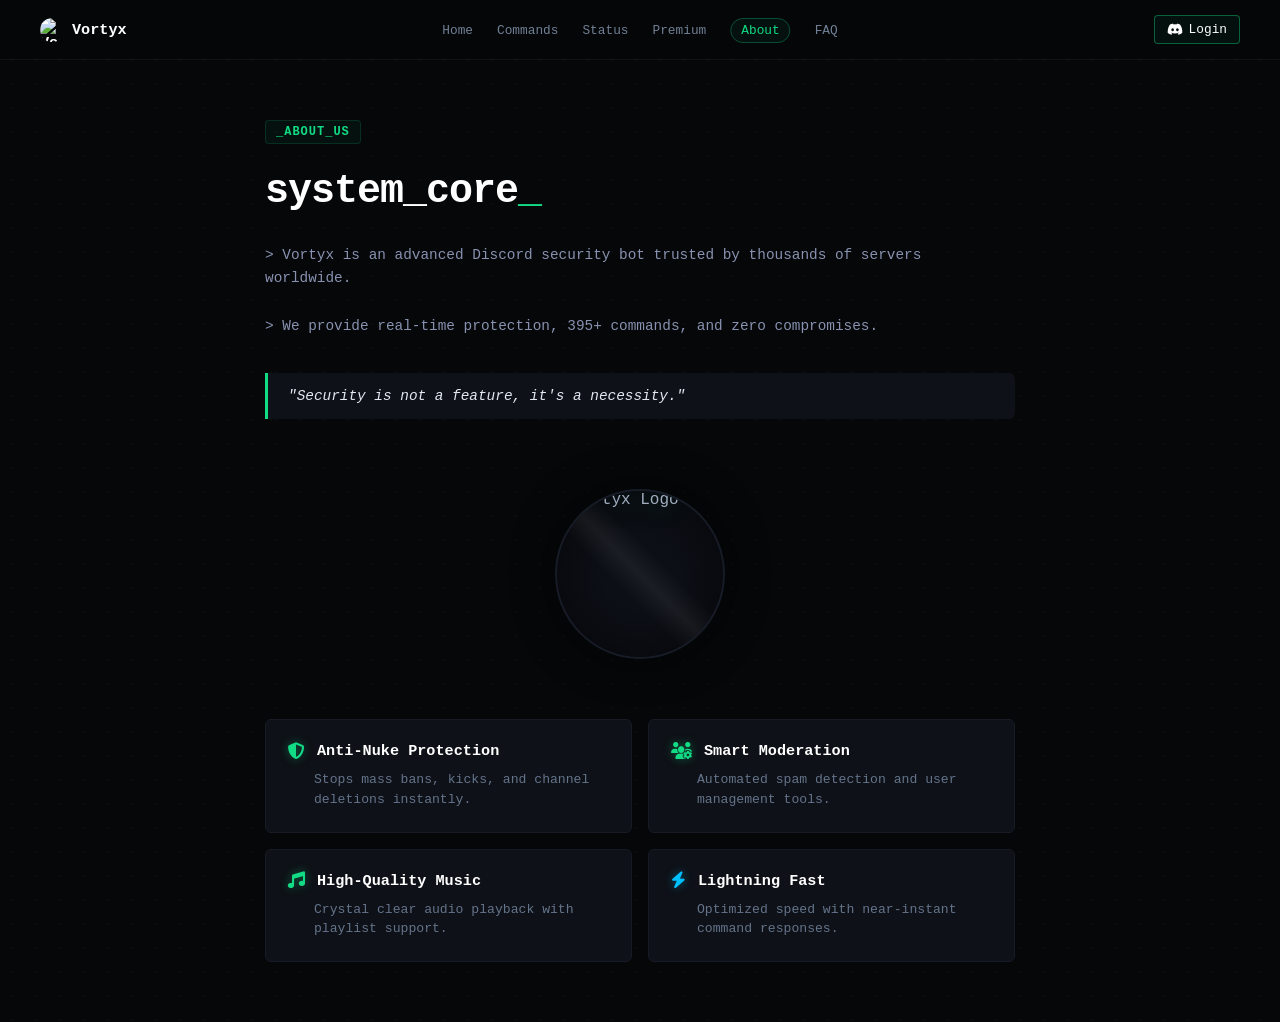
==== commit 6fef1376: "Refactor navigation header and styles Updated navigation structure and styles for improved layout an" ====
--- a/about.html
+++ b/about.html
@@ -4,6 +4,7 @@
     <meta charset="UTF-8">
     <meta name="viewport" content="width=device-width, initial-scale=1.0">
     <title>About Us | Vortyx</title>
+    <!-- FontAwesome Icons for Premium Look -->
     <link rel="stylesheet" href="https://cdnjs.cloudflare.com/ajax/libs/font-awesome/6.4.0/css/all.min.css">
     <style>
         /* Reset and Base Theme */
@@ -28,7 +29,7 @@
             min-height: 100vh;
         }
 
-        /* NAVIGATION HEADER SECTION (DIRECT HTML FILE LINKS) */
+        /* FIXED NAVIGATION HEADER SECTION (CENTERED) */
         .navbar {
             position: fixed;
             top: 0;
@@ -54,18 +55,28 @@
             color: #ffffff;
             font-weight: bold;
             font-size: 0.95rem;
+            flex-shrink: 0;
         }
 
         .nav-logo img {
             width: 24px;
             height: 24px;
-            border-radius: 50%; /* Rounded Logo in Nav Bar */
+            border-radius: 50%;
             object-fit: cover;
         }
 
+        /* Centered Menu Wrapper */
+        .nav-menu-wrapper {
+            position: absolute;
+            left: 50%;
+            transform: translateX(-50%);
+            display: flex;
+            align-items: center;
+        }
+
         .nav-links {
             display: flex;
-            gap: 20px;
+            gap: 24px;
             list-style: none;
             align-items: center;
         }
@@ -88,8 +99,16 @@
             background-color: rgba(17, 219, 132, 0.05);
         }
 
+        /* Right Side Button Wrapper */
+        .nav-right {
+            display: flex;
+            align-items: center;
+            flex-shrink: 0;
+        }
+
         /* Active Green Glow Effect on Login Button */
         .login-btn {
+            text-decoration: none;
             color: #ffffff !important;
             display: flex;
             align-items: center;
@@ -98,6 +117,7 @@
             padding: 6px 12px !important;
             border-radius: 4px;
             background-color: rgba(17, 219, 132, 0.05);
+            font-size: 0.8rem;
             transition: all 0.3s ease !important;
         }
 
@@ -202,8 +222,8 @@
         .logo-circle img {
             width: 100%;
             height: 100%;
-            border-radius: 50%; /* Force image to be circular */
-            object-fit: cover; /* Prevents stretching */
+            border-radius: 50%;
+            object-fit: cover;
             filter: drop-shadow(0 0 12px rgba(17, 219, 132, 0.3));
         }
 
@@ -214,12 +234,15 @@
             gap: 16px;
         }
 
+        @media (max-width: 768px) {
+            .navbar { padding: 0 20px; }
+            .nav-menu-wrapper { display: none; } /* Mobile optimization */
+        }
+
         @media (max-width: 600px) {
             .features-grid {
                 grid-template-columns: 1fr;
             }
-            .navbar { padding: 0 20px; }
-            .nav-links a:not(.login-btn) { display: none; }
         }
 
         .feature-card {
@@ -249,7 +272,6 @@
             font-weight: bold;
         }
 
-        /* Glowing Neon Color Icons */
         .card-header i {
             font-size: 1.05rem;
             transition: transform 0.3s ease;
@@ -281,7 +303,6 @@
             100% { transform: translate(30%, 30%); }
         }
 
-        /* 1s on, 1s off blink cursor animation */
         @keyframes terminalBlink {
             to { visibility: hidden; }
         }
@@ -289,26 +310,35 @@
 </head>
 <body>
 
+<!-- FIXED NAVIGATION HEADER SECTION (CENTERED) -->
 <nav class="navbar">
     <a href="index.html" class="nav-logo">
         <img src="https://cdn.discordapp.com/attachments/1525429007233847306/1525501317903290440/e1d6e686-9c79-4de9-9826-769c4eff3df9.png?ex=6a56e910&is=6a559790&hm=fe2b473c56edac9a1d069ba5f4f3cc811dfd1ede73b02d0664c277e7d675edca&" alt="Vortyx Logo">
         Vortyx
     </a>
-    <ul class="nav-links">
-        <li><a href="index.html">Home</a></li>
-        <li><a href="command.html">Commands</a></li>
-        <li><a href="primium.html">Premium</a></li>
-        <li><a href="about.html" class="active">About</a></li>
-        <li><a href="faq.html">FAQ</a></li>
-        <li><a href="status.html">Status</a></li>
-        <li><a href="https://discord.com/oauth2/authorize?client_id=YOUR_CLIENT_ID" class="login-btn" target="_blank"><i class="fa-brands fa-discord"></i> Login</a></li>
-    </ul>
+    
+    <div class="nav-menu-wrapper">
+        <ul class="nav-links">
+            <li><a href="index.html">Home</a></li>
+            <li><a href="commands.html">Commands</a></li>
+            <li><a href="status.html">Status</a></li>
+            <li><a href="premium.html">Premium</a></li>
+            <li><a href="about.html" class="active">About</a></li>
+            <li><a href="faq.html">FAQ</a></li>
+        </ul>
+    </div>
+
+    <div class="nav-right">
+        <a href="https://discord.com/oauth2/authorize?client_id=YOUR_CLIENT_ID" class="login-btn" target="_blank"><i class="fa-brands fa-discord"></i> Login</a>
+    </div>
 </nav>
 
+<!-- MAIN CONTENT CONTAINER -->
 <div class="about-container">
     
     <div class="badge-tag">_ABOUT_US</div>
 
+    <!-- MAIN TITLE WITH BLINKING UNDERSCORE -->
     <h1 class="main-heading">system_core<span class="blinking-cursor">_</span></h1>
 
     <p class="desc-text">> Vortyx is an advanced Discord security bot trusted by thousands of servers worldwide.</p>
@@ -318,14 +348,17 @@
         "Security is not a feature, it's a necessity."
     </div>
 
+    <!-- LOGO WITH PRECISE ROUND SHAPE -->
     <div class="logo-wrapper">
         <div class="logo-circle">
             <img src="https://cdn.discordapp.com/attachments/1525429007233847306/1525501317903290440/e1d6e686-9c79-4de9-9826-769c4eff3df9.png?ex=6a56e910&is=6a559790&hm=fe2b473c56edac9a1d069ba5f4f3cc811dfd1ede73b02d0664c277e7d675edca&" alt="Vortyx Logo">
         </div>
     </div>
 
+    <!-- ANIMATED GRID CARDS -->
     <div class="features-grid">
         
+        <!-- Card 1 -->
         <div class="feature-card">
             <div class="card-header">
                 <i class="fa-solid fa-shield-halved icon-green"></i> Anti-Nuke Protection
@@ -335,6 +368,7 @@
             </div>
         </div>
 
+        <!-- Card 2 -->
         <div class="feature-card">
             <div class="card-header">
                 <i class="fa-solid fa-users-gear icon-green"></i> Smart Moderation
@@ -344,6 +378,7 @@
             </div>
         </div>
 
+        <!-- Card 3 -->
         <div class="feature-card">
             <div class="card-header">
                 <i class="fa-solid fa-music icon-green"></i> High-Quality Music
@@ -353,6 +388,7 @@
             </div>
         </div>
 
+        <!-- Card 4 -->
         <div class="feature-card">
             <div class="card-header">
                 <i class="fa-solid fa-bolt icon-blue"></i> Lightning Fast
